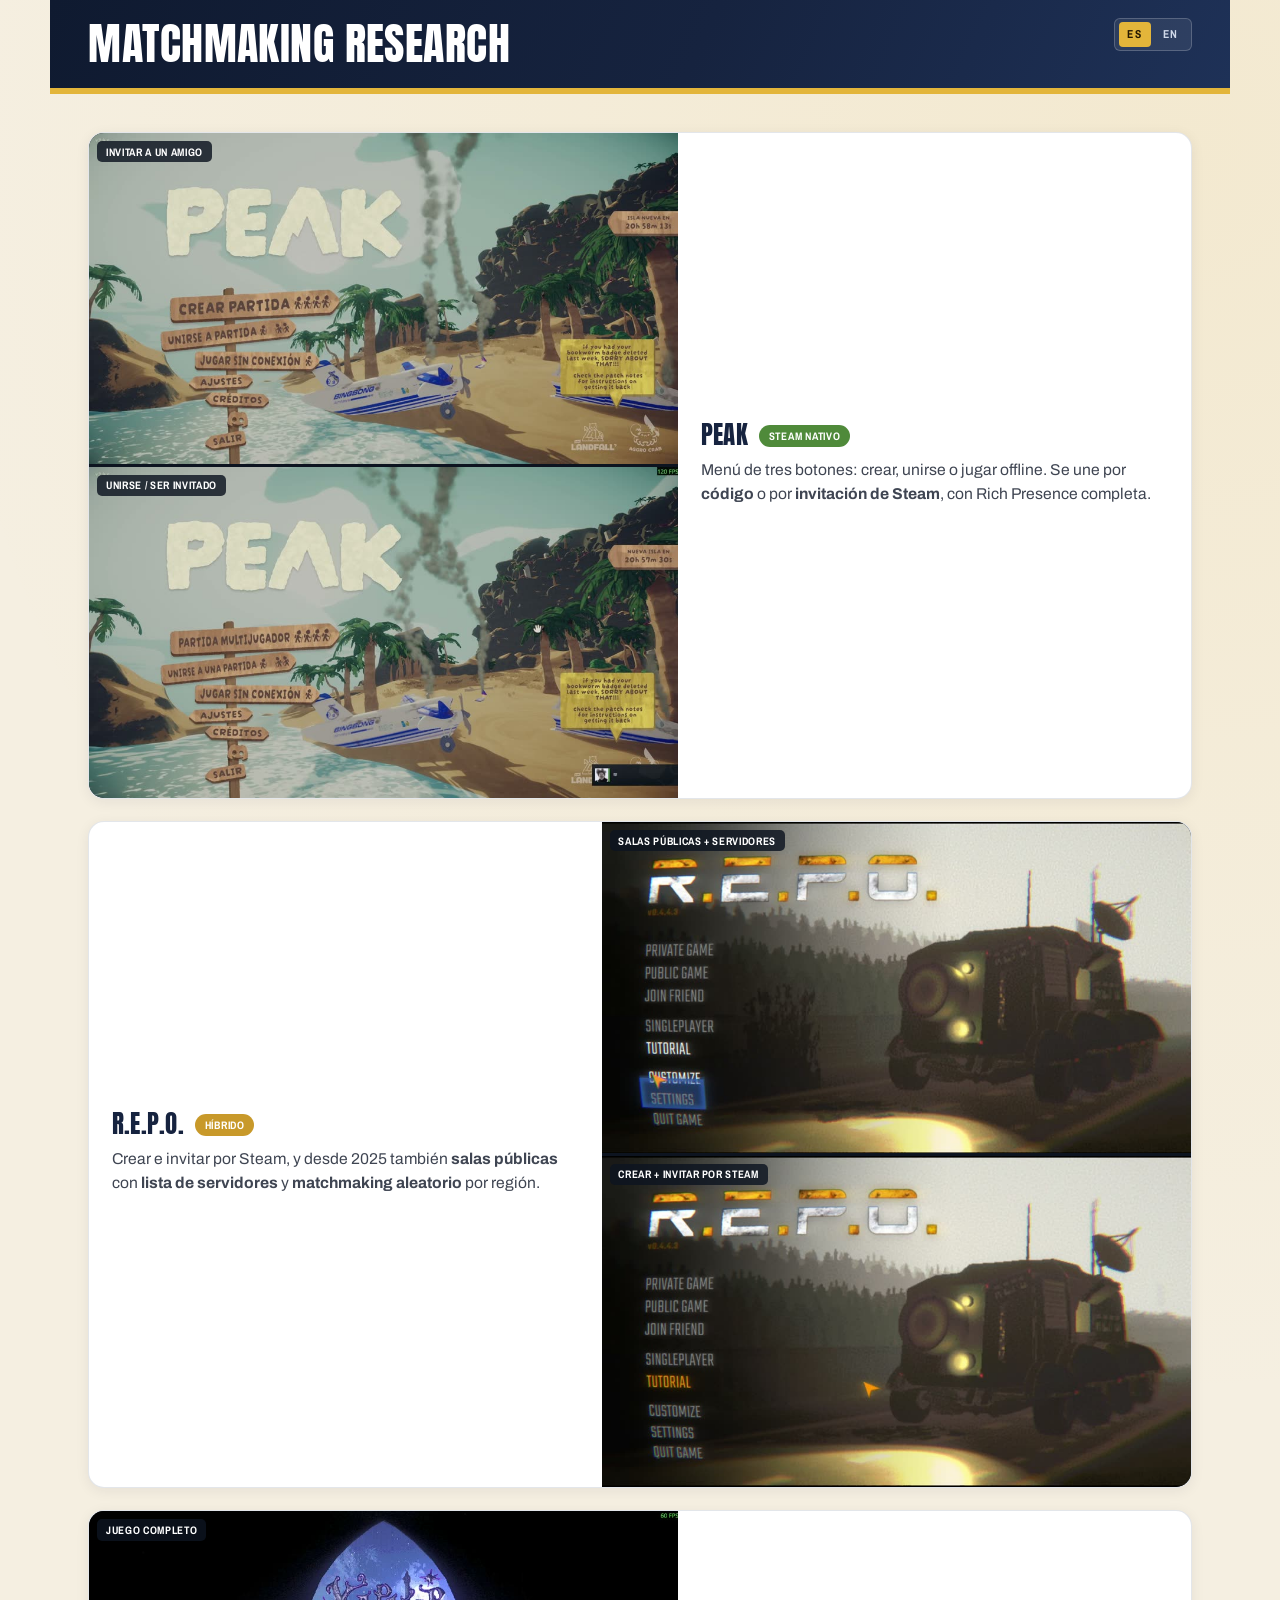
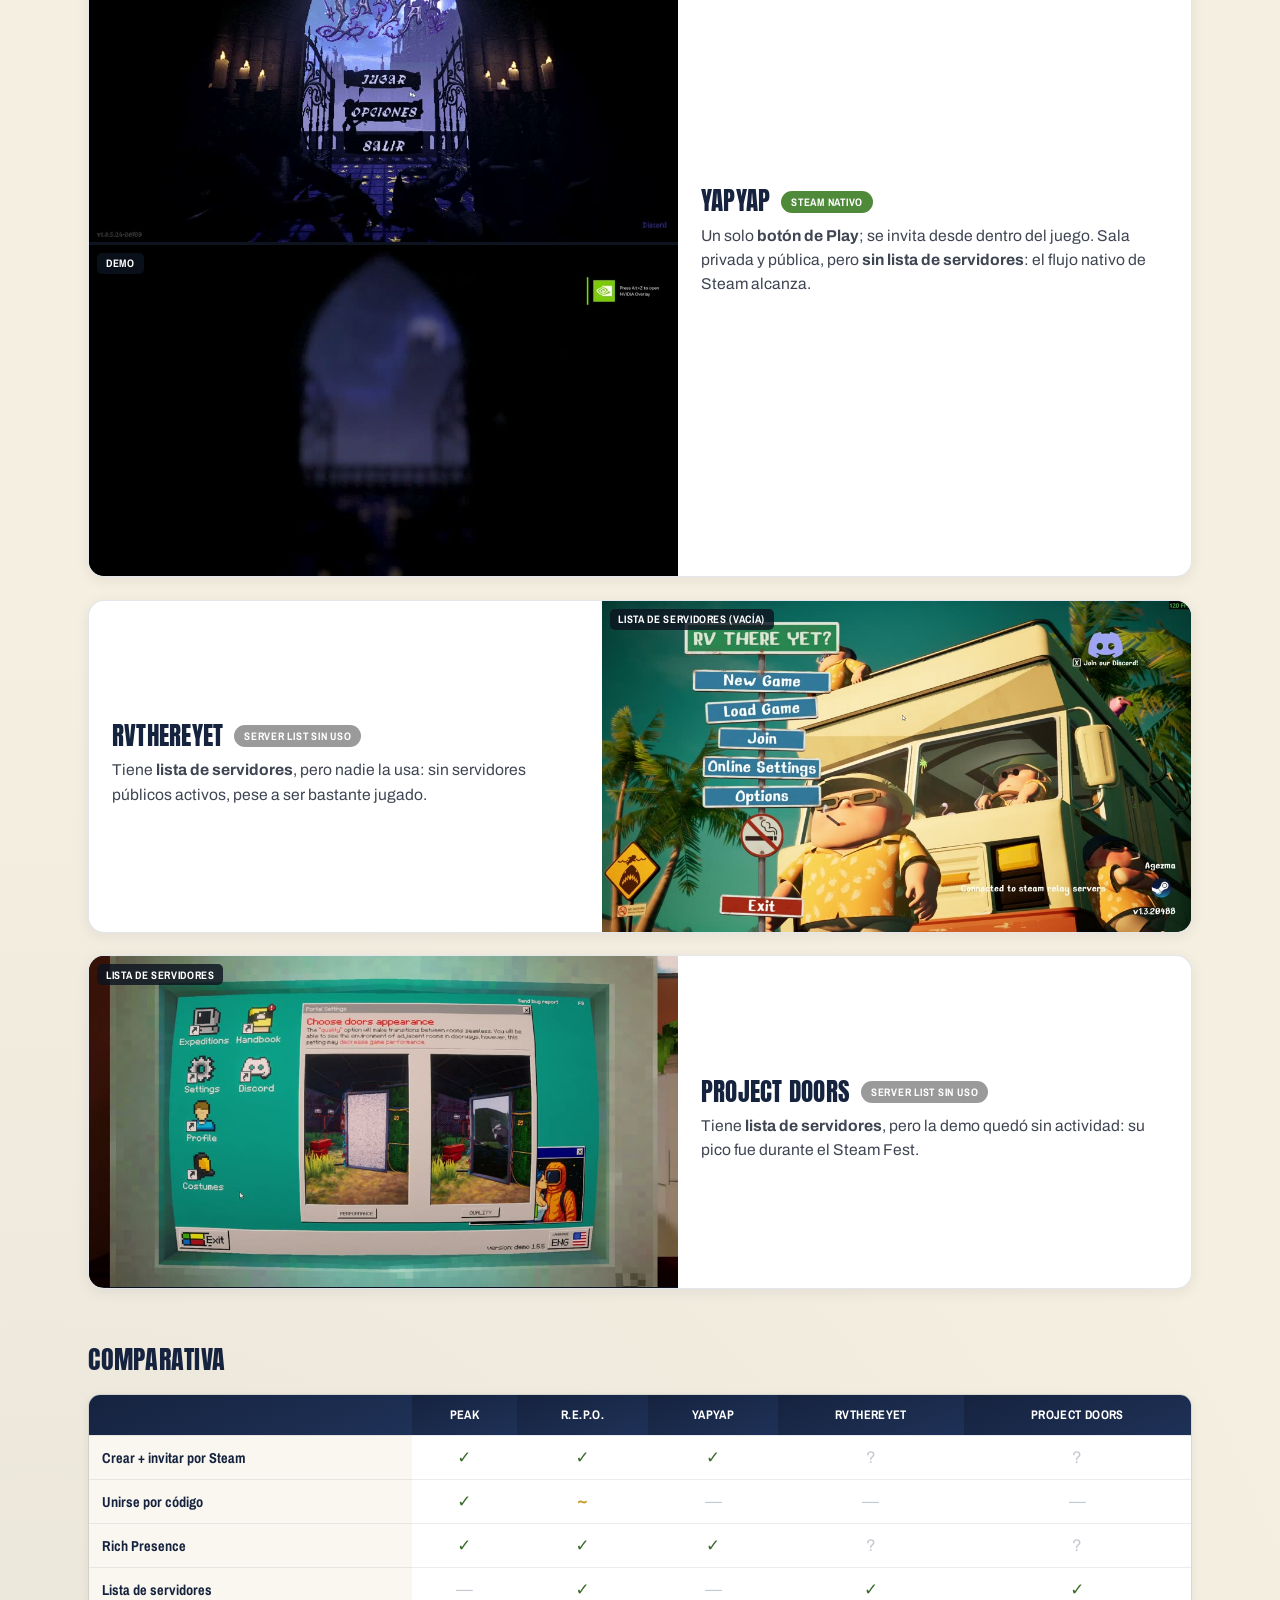
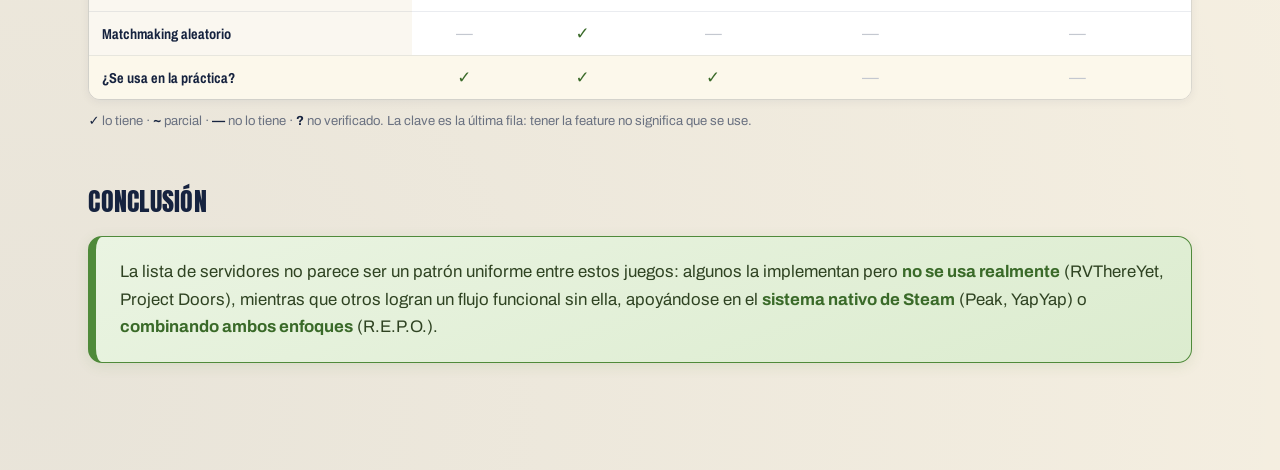
==== matchmaking/index.html @ f842bda2 "Add matchmaking research microsite Investigación bilingüe (ES/EN) de cómo resuelven el matchmaking p" ====
<!DOCTYPE html>
<html lang="es">
<head>
<meta charset="UTF-8">
<meta name="viewport" content="width=device-width, initial-scale=1.0">
<title>Banana Airlines · Matchmaking por Steam / Steam Matchmaking</title>
<link rel="preconnect" href="https://fonts.googleapis.com">
<link rel="preconnect" href="https://fonts.gstatic.com" crossorigin>
<link href="https://fonts.googleapis.com/css2?family=Anton&family=Archivo:wght@400;500;600;700;800&family=Archivo+Narrow:wght@500;600;700&display=swap" rel="stylesheet">
<style>
  :root{
    --navy:#16233f; --navy-2:#1e3157;
    --gold:#e3b53a; --gold-lt:#f4ce5e; --gold-dk:#c8992a;
    --cream:#f5efe1; --ink:#20242c; --red:#d24a3f;
    --green:#4f8a3a; --green-dk:#3a6a29;
  }
  *{box-sizing:border-box;margin:0;padding:0}
  html{font-size:16px;scroll-behavior:smooth;}
  body{
    font-family:'Archivo',system-ui,sans-serif;color:var(--ink);
    background:var(--cream);
    background-image:
      radial-gradient(circle at 92% 4%, rgba(227,181,58,.10), transparent 34%),
      radial-gradient(circle at 3% 98%, rgba(30,49,87,.06), transparent 36%);
    min-height:100vh;
  }
  .page{width:100%;max-width:1180px;margin:0 auto;}
  a{color:inherit;}

  /* ===== HEADER ===== */
  header{
    background:linear-gradient(115deg,#0f1a30 0%, var(--navy) 55%, var(--navy-2) 100%);
    color:#fff;padding:1.5rem clamp(1.2rem,3vw,3.2rem);
    display:flex;align-items:center;gap:clamp(1rem,2.5vw,2.4rem);flex-wrap:wrap;
    border-bottom:6px solid var(--gold);position:relative;
  }
  h1{font-family:'Anton',sans-serif;font-weight:400;font-size:clamp(1.8rem,3.4vw,3rem);line-height:.92;text-transform:uppercase;letter-spacing:.01em;flex:1 1 260px;}
  h1 em{font-style:normal;color:var(--gold-lt);}

  .lang{position:absolute;top:1.1rem;right:clamp(1.2rem,3vw,3.2rem);display:flex;gap:.25rem;background:rgba(255,255,255,.08);border:1px solid rgba(255,255,255,.2);border-radius:6px;padding:.2rem;}
  .lang button{font-family:'Archivo Narrow',sans-serif;font-weight:700;font-size:.72rem;letter-spacing:.1em;color:#cfd8e8;background:none;border:none;padding:.28rem .55rem;border-radius:4px;cursor:pointer;text-transform:uppercase;}
  .lang button.on{background:var(--gold);color:#241800;}

  main{padding:clamp(1.4rem,3vw,2.6rem) clamp(1.2rem,3vw,3.2rem) 3.5rem;}
  section{margin-bottom:clamp(2.4rem,4vw,3.4rem);}
  h2{font-family:'Anton',sans-serif;font-weight:400;font-size:clamp(1.2rem,2vw,1.6rem);text-transform:uppercase;color:var(--navy);letter-spacing:.01em;margin-bottom:1rem;}

  /* ===== GAME CARDS ===== */
  .games{display:flex;flex-direction:column;gap:1.4rem;}
  .game{background:#fff;border:1px solid rgba(30,49,87,.12);border-radius:16px;overflow:hidden;box-shadow:0 3px 14px rgba(22,35,63,.07);display:grid;grid-template-columns:minmax(0,1.15fr) minmax(0,1fr);}
  .game.rev{grid-template-columns:minmax(0,1fr) minmax(0,1.15fr);}
  .game .vids{background:#0d1420;display:flex;flex-direction:column;gap:2px;}
  .game.rev .vids{order:2;}
  .vfig{position:relative;background:#000;}
  .vfig video{width:100%;display:block;aspect-ratio:16/9;object-fit:cover;background:#000;}
  .vfig .vlbl{position:absolute;top:.5rem;left:.5rem;background:rgba(13,20,32,.82);color:#fff;font-family:'Archivo Narrow',sans-serif;font-weight:700;font-size:.68rem;letter-spacing:.06em;text-transform:uppercase;padding:.22rem .55rem;border-radius:5px;z-index:2;}
  .game .body{padding:1.3rem 1.4rem 1.4rem;display:flex;flex-direction:column;}
  .game .gtop{display:flex;align-items:center;gap:.7rem;flex-wrap:wrap;margin-bottom:.6rem;}
  .game .gname{font-family:'Anton',sans-serif;font-size:1.55rem;text-transform:uppercase;color:var(--navy);line-height:1;letter-spacing:.01em;}
  .game .verdict{font-family:'Archivo Narrow',sans-serif;font-weight:700;font-size:.68rem;letter-spacing:.07em;text-transform:uppercase;padding:.24rem .6rem;border-radius:999px;color:#fff;}
  .vd-native{background:var(--green);}
  .vd-hybrid{background:var(--gold-dk);}
  .vd-unused{background:#9a9a9a;}
  .game .gdesc{font-size:.98rem;color:#3f4552;line-height:1.55;margin:0;}
  .game .body{justify-content:center;}
  .chips{display:flex;flex-wrap:wrap;gap:.4rem;margin-top:auto;}
  .chip{font-family:'Archivo Narrow',sans-serif;font-weight:600;font-size:.75rem;letter-spacing:.03em;padding:.28rem .6rem;border-radius:999px;background:rgba(30,49,87,.07);color:var(--navy);border:1px solid rgba(30,49,87,.12);}
  .chip.on{background:rgba(79,138,58,.13);color:var(--green-dk);border-color:rgba(79,138,58,.3);}
  .chip.off{background:rgba(210,74,63,.09);color:#9c3b33;border-color:rgba(210,74,63,.22);text-decoration:line-through;text-decoration-thickness:1px;}

  /* ===== COMPARISON TABLE ===== */
  .tblwrap{overflow-x:auto;border-radius:12px;border:1px solid rgba(30,49,87,.12);box-shadow:0 2px 10px rgba(22,35,63,.06);}
  table.cmp{width:100%;min-width:700px;border-collapse:collapse;background:#fff;font-size:.92rem;}
  table.cmp th,table.cmp td{padding:.72rem .8rem;text-align:center;border-bottom:1px solid rgba(30,49,87,.09);}
  table.cmp thead th{background:linear-gradient(160deg,var(--navy),var(--navy-2));color:#fff;font-family:'Archivo Narrow',sans-serif;font-weight:700;letter-spacing:.03em;text-transform:uppercase;font-size:.78rem;}
  table.cmp tbody th{text-align:left;font-family:'Archivo Narrow',sans-serif;font-weight:700;color:var(--navy);font-size:.9rem;background:rgba(245,239,225,.5);}
  table.cmp td .y{color:var(--green-dk);font-weight:700;font-size:1.05rem;}
  table.cmp td .n{color:#c4c8d0;font-size:1.05rem;}
  table.cmp td .p{color:var(--gold-dk);font-weight:700;font-size:1.05rem;}
  table.cmp tbody tr:last-child td, table.cmp tbody tr:last-child th{border-bottom:none;}
  table.cmp tbody tr.key th, table.cmp tbody tr.key td{background:rgba(227,181,58,.1);}
  .legend{font-size:.82rem;color:#6a7180;margin-top:.7rem;line-height:1.5;}
  .legend b{color:var(--navy);}

  /* ===== REC BOX ===== */
  .rec{background:linear-gradient(160deg,#eaf4e2,#dceccf);border:1.5px solid var(--green);border-left:8px solid var(--green);border-radius:14px;padding:1.3rem 1.5rem;box-shadow:0 3px 14px rgba(79,138,58,.12);}
  .conP{font-size:1.05rem;line-height:1.65;color:#2f4322;}
  .conP b{color:var(--green-dk);}

  @media(max-width:820px){
    .game,.game.rev{grid-template-columns:1fr;}
    .game.rev .vids{order:0;}
  }
  @media(max-width:640px){ .lang{position:static;margin-top:.4rem;} }
</style>
</head>
<body>
<div class="page">
  <header>
    <h1>Matchmaking Research</h1>
    <div class="lang">
      <button data-lang="es" class="on">ES</button>
      <button data-lang="en">EN</button>
    </div>
  </header>

  <main>
    <section id="juegos">
      <div class="games" id="games"></div>
    </section>

    <section id="comparativa">
      <h2 data-t="cmpH"></h2>
      <div class="tblwrap"><table class="cmp" id="cmp"></table></div>
      <div class="legend" data-t="cmpLegend"></div>
    </section>

    <section id="conclusion">
      <h2 data-t="conH"></h2>
      <div class="rec"><p class="conP" data-t="conP"></p></div>
    </section>
  </main>
</div>

<script>
/* ============ CONFIG (bilingüe) ============ */
const GAMES = [
  {
    id:'peak', name:'Peak', verdict:'native',
    videos:[
      {src:'peak-invite', es:'Invitar a un amigo', en:'Inviting a friend'},
      {src:'peak-invited', es:'Unirse / ser invitado', en:'Joining / being invited'}
    ],
    es:'Menú de tres botones: crear, unirse o jugar offline. Se une por <b>código</b> o por <b>invitación de Steam</b>, con Rich Presence completa.',
    en:'Three-button menu: create, join or play offline. You join by <b>code</b> or by <b>Steam invite</b>, with full Rich Presence.',
    chips:[{es:'Crear / Unirse / Offline',en:'Create / Join / Offline',on:true},{es:'Código',en:'Code',on:true},{es:'Invitación Steam',en:'Steam invite',on:true},{es:'Rich Presence',en:'Rich Presence',on:true}]
  },
  {
    id:'repo', name:'R.E.P.O.', verdict:'hybrid',
    videos:[
      {src:'repo', es:'Salas públicas + servidores', en:'Public rooms + server list'},
      {src:'repo-2', es:'Crear + invitar por Steam', en:'Create + invite via Steam'}
    ],
    es:'Crear e invitar por Steam, y desde 2025 también <b>salas públicas</b> con <b>lista de servidores</b> y <b>matchmaking aleatorio</b> por región.',
    en:'Create and invite via Steam, plus since 2025 <b>public rooms</b> with a <b>server list</b> and <b>random matchmaking</b> by region.',
    chips:[{es:'Crear + invitar Steam',en:'Create + Steam invite',on:true},{es:'Salas públicas',en:'Public rooms',on:true},{es:'Lista de servidores',en:'Server list',on:true},{es:'Matchmaking aleatorio',en:'Random matchmaking',on:true}]
  },
  {
    id:'yapyap', name:'YapYap', verdict:'native',
    videos:[
      {src:'yapyap', es:'Juego completo', en:'Full game'},
      {src:'yapyap-demo', es:'Demo', en:'Demo'}
    ],
    es:'Un solo <b>botón de Play</b>; se invita desde dentro del juego. Sala privada y pública, pero <b>sin lista de servidores</b>: el flujo nativo de Steam alcanza.',
    en:'A single <b>Play button</b>; you invite from inside the game. Private and public rooms, but <b>no server list</b> — the native Steam flow is enough.',
    chips:[{es:'Botón Play',en:'Play button',on:true},{es:'Invitar in-game',en:'In-game invite',on:true},{es:'Lista de servidores',en:'Server list',on:false}]
  },
  {
    id:'rvthereyet', name:'RVThereYet', verdict:'unused',
    videos:[
      {src:'rvthereyet', es:'Lista de servidores (vacía)', en:'Server list (empty)'}
    ],
    es:'Tiene <b>lista de servidores</b>, pero nadie la usa: sin servidores públicos activos, pese a ser bastante jugado.',
    en:'It has a <b>server list</b>, but nobody uses it — no active public servers, despite being fairly popular.',
    chips:[{es:'Lista de servidores',en:'Server list',on:true},{es:'Sin servers activos',en:'No active servers',off:true}]
  },
  {
    id:'project-doors', name:'Project Doors', verdict:'unused',
    videos:[
      {src:'project-doors', es:'Lista de servidores', en:'Server list'}
    ],
    es:'Tiene <b>lista de servidores</b>, pero la demo quedó sin actividad: su pico fue durante el Steam Fest.',
    en:'It has a <b>server list</b>, but the demo went quiet — its peak was during Steam Fest.',
    chips:[{es:'Lista de servidores',en:'Server list',on:true},{es:'Poca actividad',en:'Low activity',off:true}]
  }
];

const CMP_ROWS = [
  {es:'Crear + invitar por Steam', en:'Create + Steam invite', vals:{peak:'y',repo:'y',yapyap:'y','rvthereyet':'?','project-doors':'?'}},
  {es:'Unirse por código', en:'Join by code', vals:{peak:'y',repo:'p',yapyap:'n','rvthereyet':'n','project-doors':'n'}},
  {es:'Rich Presence', en:'Rich Presence', vals:{peak:'y',repo:'y',yapyap:'y','rvthereyet':'?','project-doors':'?'}},
  {es:'Lista de servidores', en:'Server list', vals:{peak:'n',repo:'y',yapyap:'n','rvthereyet':'y','project-doors':'y'}},
  {es:'Matchmaking aleatorio', en:'Random matchmaking', vals:{peak:'n',repo:'y',yapyap:'n','rvthereyet':'n','project-doors':'n'}},
  {key:true, es:'¿Se usa en la práctica?', en:'Actually used?', vals:{peak:'y',repo:'y',yapyap:'y','rvthereyet':'n','project-doors':'n'}}
];
const CMP_COLS = ['peak','repo','yapyap','rvthereyet','project-doors'];
const CMP_NAMES = {peak:'Peak',repo:'R.E.P.O.',yapyap:'YapYap','rvthereyet':'RVThereYet','project-doors':'Project Doors'};

const T = {
  es:{
    cmpH:'Comparativa',
    cmpLegend:'<b>✓</b> lo tiene · <b>~</b> parcial · <b>—</b> no lo tiene · <b>?</b> no verificado. La clave es la última fila: tener la feature no significa que se use.',
    conH:'Conclusión',
    conP:'La lista de servidores no parece ser un patrón uniforme entre estos juegos: algunos la implementan pero <b>no se usa realmente</b> (RVThereYet, Project Doors), mientras que otros logran un flujo funcional sin ella, apoyándose en el <b>sistema nativo de Steam</b> (Peak, YapYap) o <b>combinando ambos enfoques</b> (R.E.P.O.).',
    vNative:'Steam nativo', vHybrid:'Híbrido', vUnused:'Server list sin uso'
  },
  en:{
    cmpH:'Comparison',
    cmpLegend:'<b>✓</b> has it · <b>~</b> partial · <b>—</b> doesn\'t have it · <b>?</b> not verified. The key row is the last one: having the feature doesn\'t mean it\'s used.',
    conH:'Conclusion',
    conP:'A server list doesn\'t seem to be a uniform pattern across these games: some implement it but <b>it goes unused</b> (RVThereYet, Project Doors), while others achieve a working flow without one, leaning on the <b>native Steam system</b> (Peak, YapYap) or <b>combining both approaches</b> (R.E.P.O.).',
    vNative:'Native Steam', vHybrid:'Hybrid', vUnused:'Unused server list'
  }
};

let LANG='es';
const $=(s,c=document)=>c.querySelector(s);
function el(t,c,html){const n=document.createElement(t);if(c)n.className=c;if(html!=null)n.innerHTML=html;return n;}
function verdictLabel(v){const t=T[LANG];return v==='native'?t.vNative:v==='hybrid'?t.vHybrid:t.vUnused;}

function renderGames(){
  const wrap=$('#games'); wrap.innerHTML='';
  GAMES.forEach((g,i)=>{
    const card=el('div','game'+(i%2?' rev':''));
    const vids=el('div','vids');
    g.videos.forEach(v=>{
      const fig=el('figure','vfig');
      fig.appendChild(el('span','vlbl', v[LANG]));
      const vid=document.createElement('video');
      vid.src='media/'+v.src+'.mp4'; vid.poster='media/'+v.src+'.jpg';
      vid.autoplay=true; vid.loop=true; vid.muted=true; vid.playsInline=true; vid.setAttribute('playsinline','');
      vid.preload='metadata';
      fig.appendChild(vid); vids.appendChild(fig);
    });
    card.appendChild(vids);
    const body=el('div','body');
    const top=el('div','gtop');
    top.appendChild(el('span','gname', g.name));
    top.appendChild(el('span','verdict vd-'+g.verdict, verdictLabel(g.verdict)));
    body.appendChild(top);
    body.appendChild(el('p','gdesc', g[LANG]));
    card.appendChild(body);
    wrap.appendChild(card);
  });
}

function cell(v){
  if(v==='y')return '<span class="y">✓</span>';
  if(v==='n')return '<span class="n">—</span>';
  if(v==='p')return '<span class="p">~</span>';
  return '<span class="n">?</span>';
}
function renderCmp(){
  const tbl=$('#cmp'); tbl.innerHTML='';
  const thead=el('thead'); const hr=el('tr'); hr.appendChild(el('th',null,''));
  CMP_COLS.forEach(c=>hr.appendChild(el('th',null,CMP_NAMES[c])));
  thead.appendChild(hr); tbl.appendChild(thead);
  const tb=el('tbody');
  CMP_ROWS.forEach(row=>{
    const tr=el('tr', row.key?'key':null);
    tr.appendChild(el('th',null,row[LANG]));
    CMP_COLS.forEach(c=>tr.appendChild(el('td',null,cell(row.vals[c]))));
    tb.appendChild(tr);
  });
  tbl.appendChild(tb);
}

function render(){
  const t=T[LANG];
  document.documentElement.lang=LANG;
  document.querySelectorAll('[data-t]').forEach(n=>{const k=n.dataset.t;if(t[k]!=null)n.innerHTML=t[k];});
  renderGames(); renderCmp();
}

document.querySelectorAll('.lang button').forEach(b=>{
  b.addEventListener('click',()=>{
    LANG=b.dataset.lang;
    document.querySelectorAll('.lang button').forEach(x=>x.classList.toggle('on',x===b));
    render();
  });
});

render();
</script>
</body>
</html>
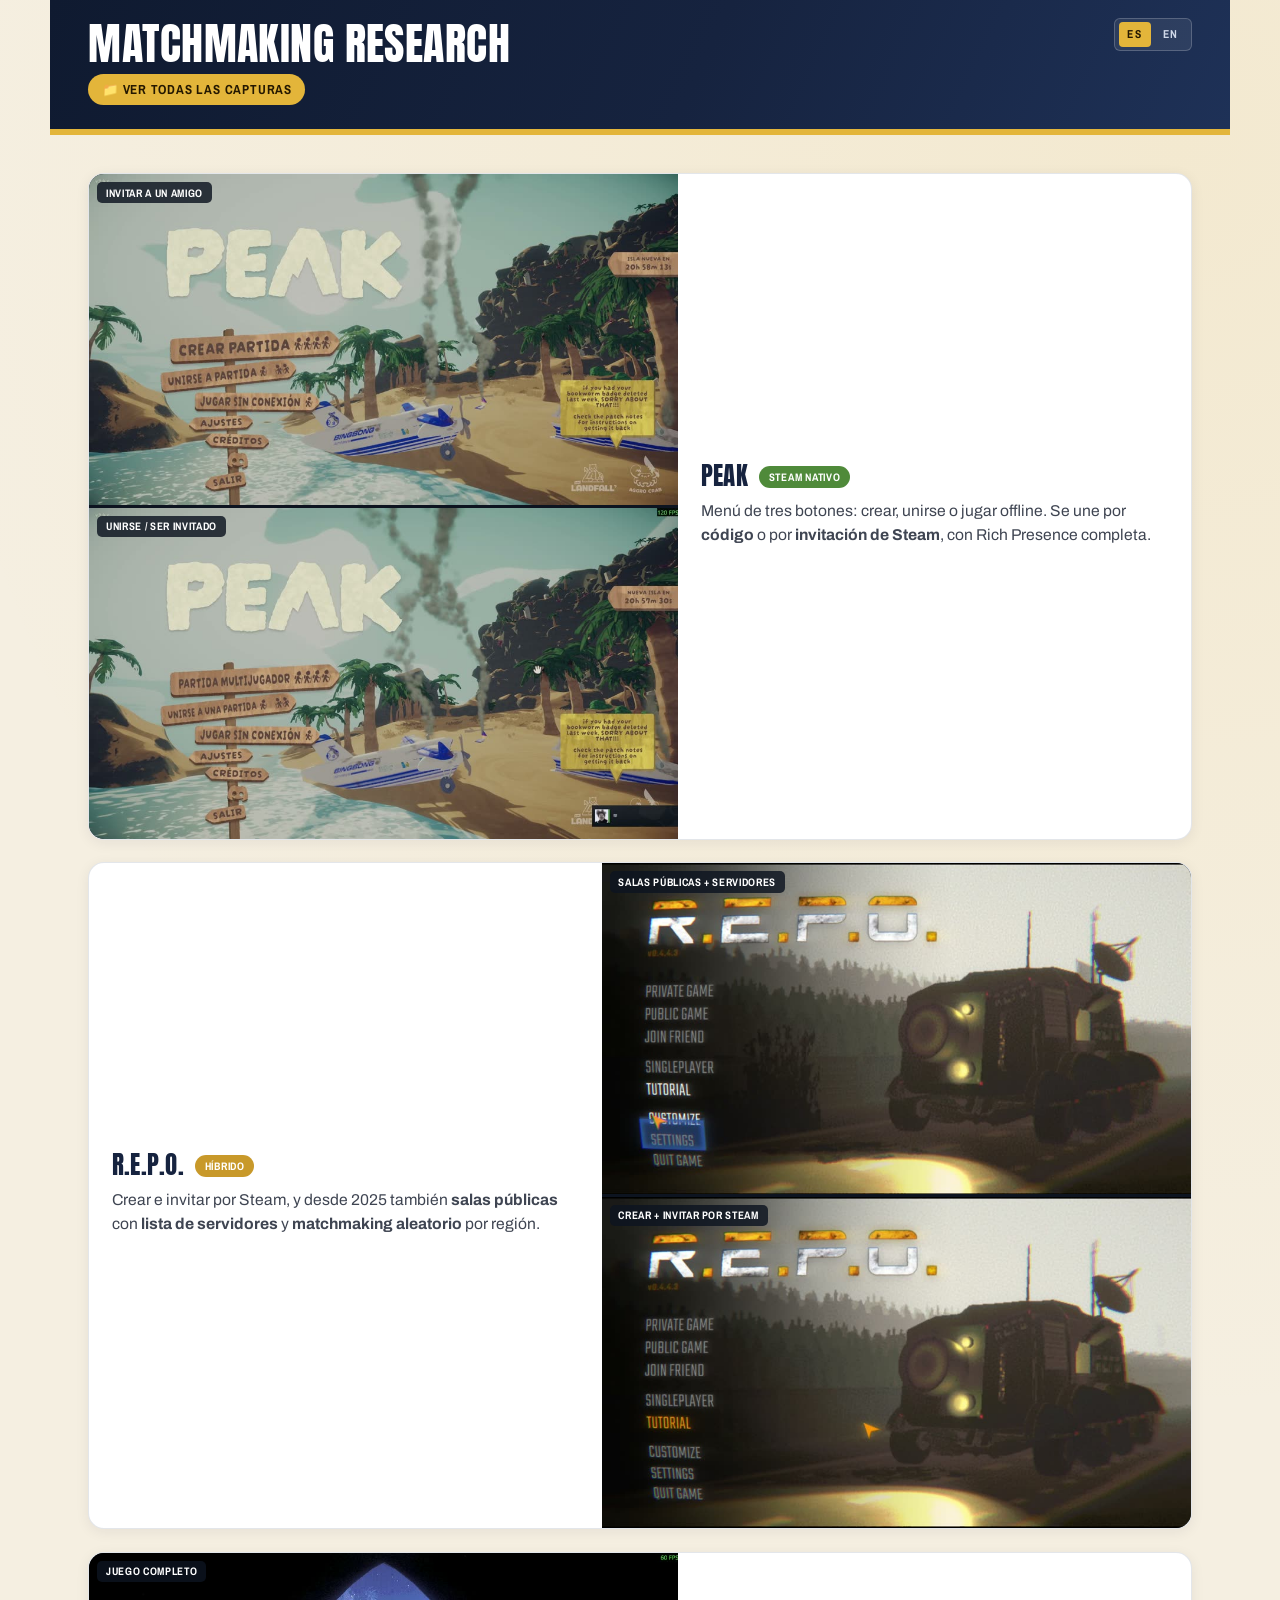
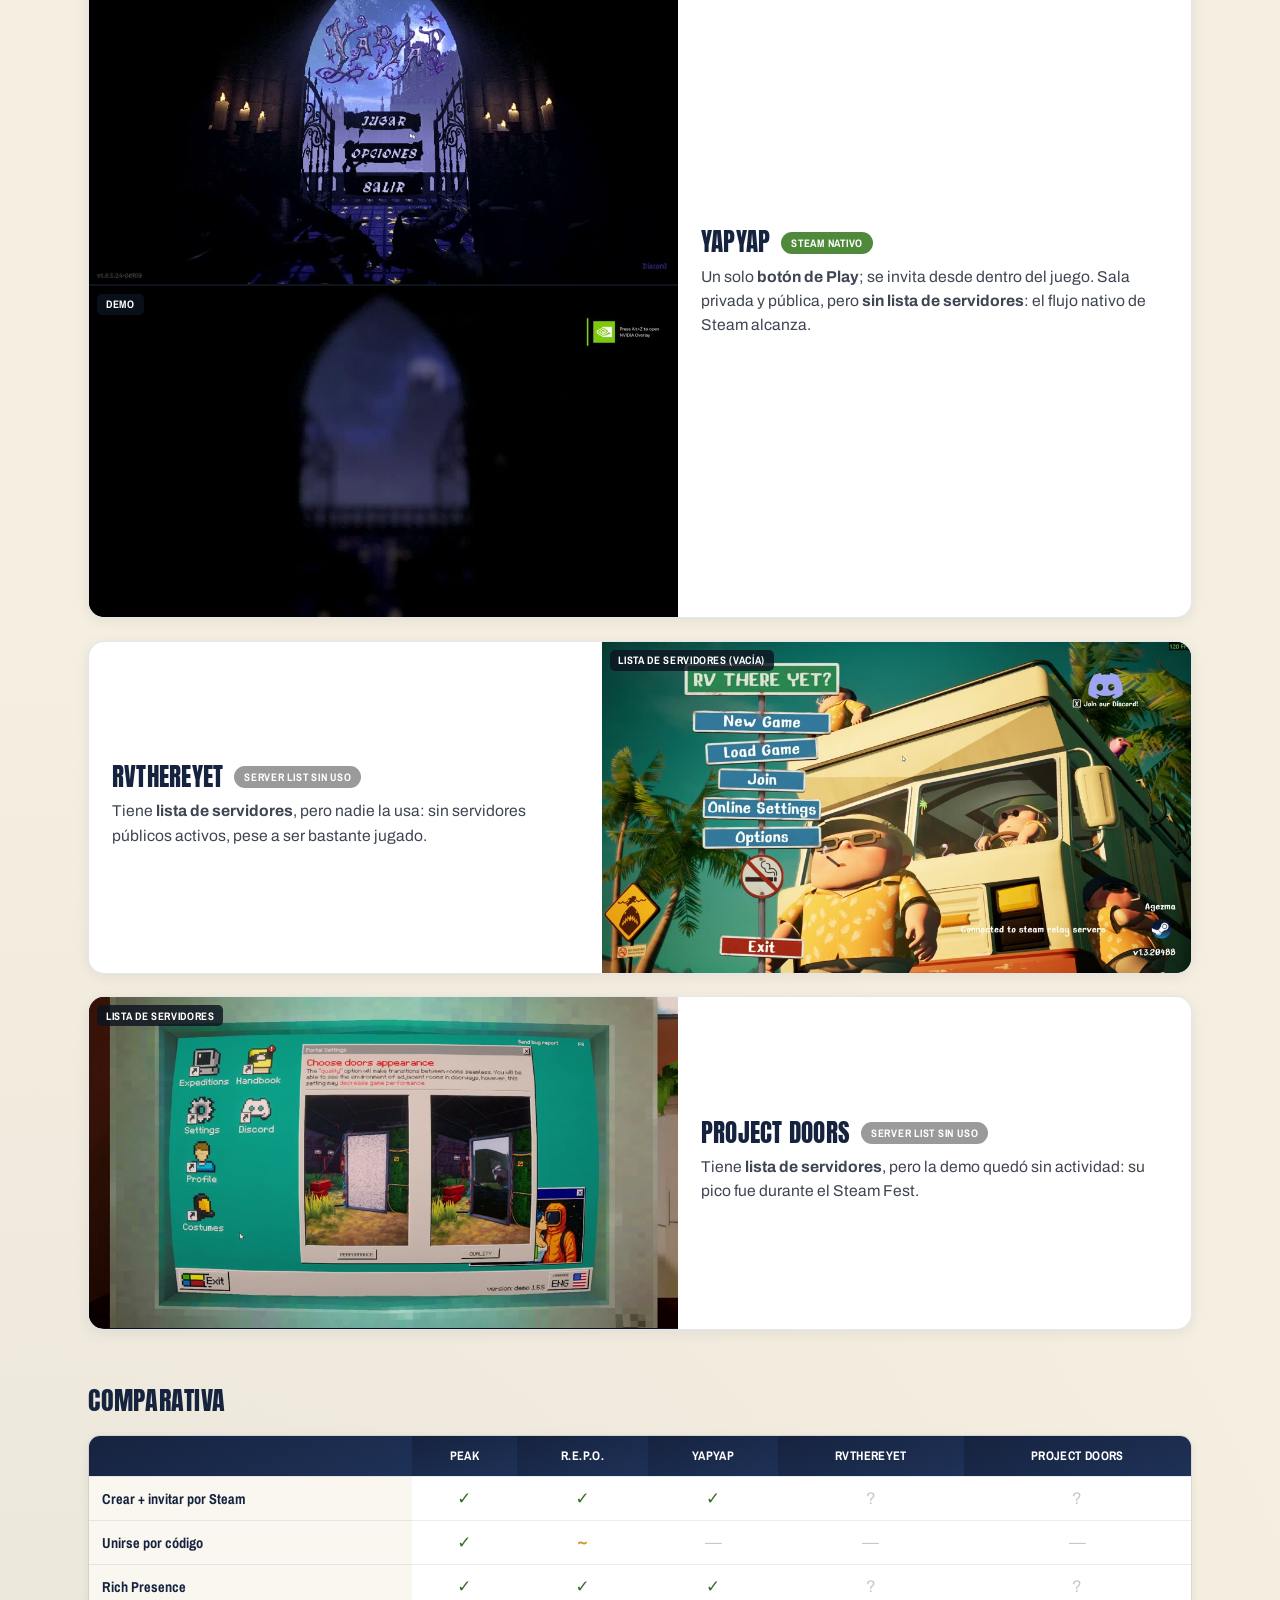
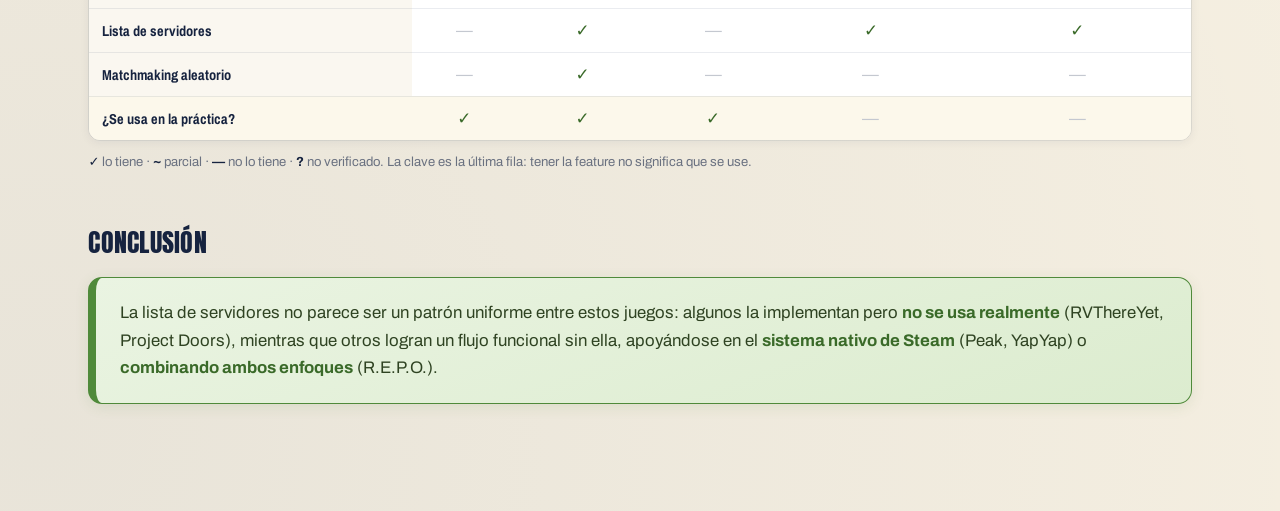
==== commit c2194657: "matchmaking: add captures/screenshots link under title Co-Authored-By: Claude Opus 4.8 (1M context) " ====
--- a/matchmaking/index.html
+++ b/matchmaking/index.html
@@ -34,8 +34,11 @@
     display:flex;align-items:center;gap:clamp(1rem,2.5vw,2.4rem);flex-wrap:wrap;
     border-bottom:6px solid var(--gold);position:relative;
   }
-  h1{font-family:'Anton',sans-serif;font-weight:400;font-size:clamp(1.8rem,3.4vw,3rem);line-height:.92;text-transform:uppercase;letter-spacing:.01em;flex:1 1 260px;}
+  .head-txt{flex:1 1 260px;display:flex;flex-direction:column;align-items:flex-start;gap:.6rem;}
+  h1{font-family:'Anton',sans-serif;font-weight:400;font-size:clamp(1.8rem,3.4vw,3rem);line-height:.92;text-transform:uppercase;letter-spacing:.01em;}
   h1 em{font-style:normal;color:var(--gold-lt);}
+  .captures{display:inline-flex;align-items:center;gap:.45rem;font-family:'Archivo Narrow',sans-serif;font-weight:700;font-size:.82rem;letter-spacing:.06em;text-transform:uppercase;color:#241800;background:var(--gold);padding:.42rem .85rem;border-radius:999px;text-decoration:none;transition:background .12s ease,transform .12s ease;}
+  .captures:hover{background:var(--gold-lt);transform:translateY(-1px);}
 
   .lang{position:absolute;top:1.1rem;right:clamp(1.2rem,3vw,3.2rem);display:flex;gap:.25rem;background:rgba(255,255,255,.08);border:1px solid rgba(255,255,255,.2);border-radius:6px;padding:.2rem;}
   .lang button{font-family:'Archivo Narrow',sans-serif;font-weight:700;font-size:.72rem;letter-spacing:.1em;color:#cfd8e8;background:none;border:none;padding:.28rem .55rem;border-radius:4px;cursor:pointer;text-transform:uppercase;}
@@ -97,7 +100,10 @@
 <body>
 <div class="page">
   <header>
-    <h1>Matchmaking Research</h1>
+    <div class="head-txt">
+      <h1>Matchmaking Research</h1>
+      <a class="captures" href="https://drive.google.com/drive/folders/1ry4iBP0Pr3ju3AOOAQOJ1smeTs1pvBYE?usp=drive_link" target="_blank" rel="noopener" data-t="captures"></a>
+    </div>
     <div class="lang">
       <button data-lang="es" class="on">ES</button>
       <button data-lang="en">EN</button>
@@ -188,6 +194,7 @@
 
 const T = {
   es:{
+    captures:'📁 Ver todas las capturas',
     cmpH:'Comparativa',
     cmpLegend:'<b>✓</b> lo tiene · <b>~</b> parcial · <b>—</b> no lo tiene · <b>?</b> no verificado. La clave es la última fila: tener la feature no significa que se use.',
     conH:'Conclusión',
@@ -195,6 +202,7 @@
     vNative:'Steam nativo', vHybrid:'Híbrido', vUnused:'Server list sin uso'
   },
   en:{
+    captures:'📁 View all screenshots',
     cmpH:'Comparison',
     cmpLegend:'<b>✓</b> has it · <b>~</b> partial · <b>—</b> doesn\'t have it · <b>?</b> not verified. The key row is the last one: having the feature doesn\'t mean it\'s used.',
     conH:'Conclusion',
